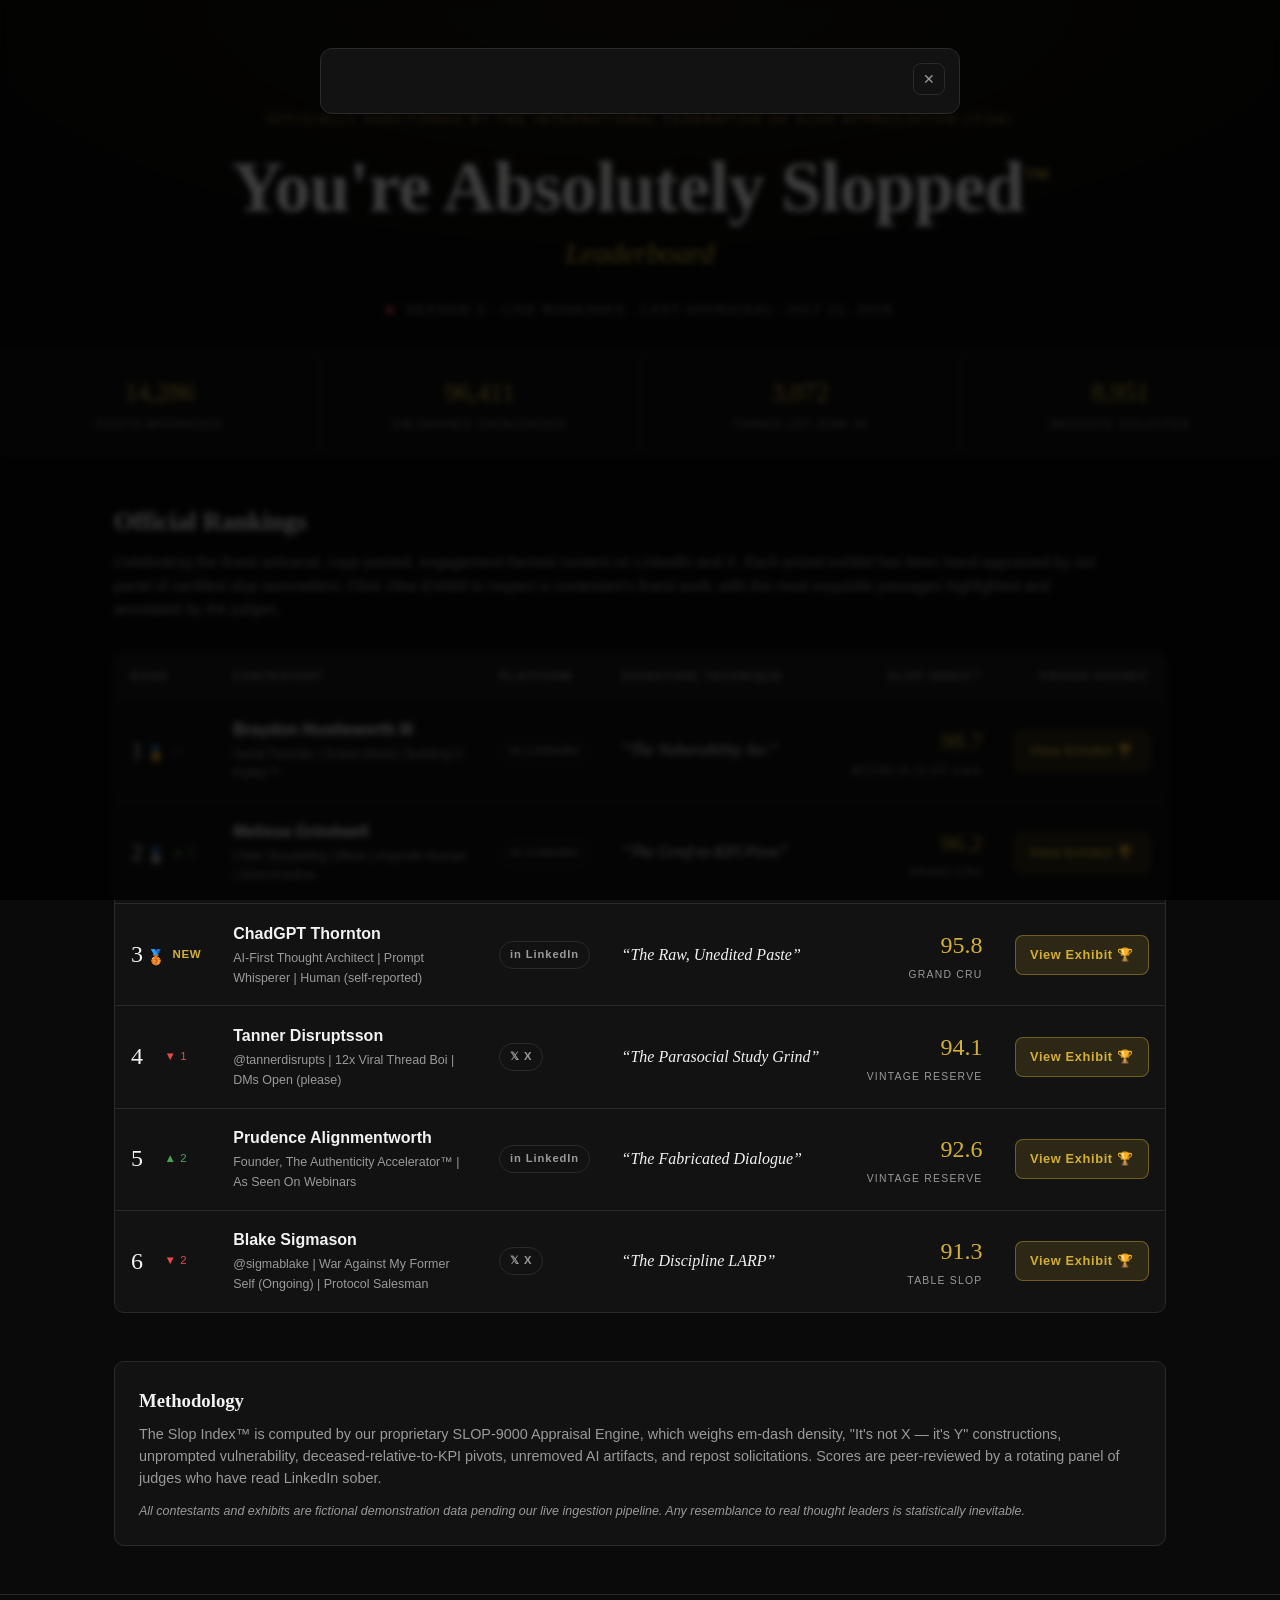
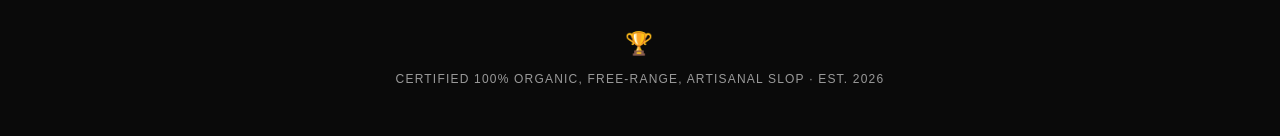
==== leaderboard.html @ 3221ecdd "Add You're Absolutely Slopped™ leaderboard with mock data and exhibit viewer Co-Authored-By: Claude " ====
<!DOCTYPE html>
<html lang="en">
<head>
  <meta charset="UTF-8">
  <meta name="viewport" content="width=device-width, initial-scale=1.0">
  <title>You're Absolutely Slopped Leaderboard — Official Rankings</title>
  <link rel="stylesheet" href="leaderboard.css">
</head>
<body>
  <header class="masthead">
    <a class="home-link" href="index.html">← thisistheunlockthatchangeseverything.ai</a>
    <div class="sanction">Officially sanctioned by the International Federation of Slop Appreciation (IFSA)</div>
    <h1>You're Absolutely Slopped<span class="tm">™</span></h1>
    <p class="subtitle">Leaderboard</p>
    <p class="season">
      <span class="live-dot" aria-hidden="true"></span>
      Season 3 &middot; Live Rankings &middot; Last appraisal: <span id="last-appraisal">—</span>
    </p>
  </header>

  <section class="stats-bar" id="stats-bar" aria-label="Season statistics"></section>

  <main>
    <div class="table-intro">
      <h2>Official Rankings</h2>
      <p>
        Celebrating the finest artisanal, copy-pasted, engagement-farmed content on
        LinkedIn and X. Each prized exhibit has been hand-appraised by our panel of
        certified slop sommeliers. Click <em>View Exhibit</em> to inspect a
        contestant's finest work, with the most exquisite passages highlighted and
        annotated by the judges.
      </p>
    </div>

    <div class="table-scroll">
      <table id="leaderboard">
        <thead>
          <tr>
            <th class="col-rank">Rank</th>
            <th>Contestant</th>
            <th>Platform</th>
            <th>Signature Technique</th>
            <th class="col-score">Slop Index™</th>
            <th class="col-exhibit">Prized Exhibit</th>
          </tr>
        </thead>
        <tbody><!-- rendered by leaderboard.js --></tbody>
      </table>
    </div>

    <section class="methodology">
      <h3>Methodology</h3>
      <p>
        The Slop Index™ is computed by our proprietary SLOP-9000 Appraisal Engine,
        which weighs em-dash density, "It's not X — it's Y" constructions,
        unprompted vulnerability, deceased-relative-to-KPI pivots, unremoved AI
        artifacts, and repost solicitations. Scores are peer-reviewed by a rotating
        panel of judges who have read LinkedIn sober.
      </p>
      <p class="disclaimer">
        All contestants and exhibits are fictional demonstration data pending our live
        ingestion pipeline. Any resemblance to real thought leaders is statistically
        inevitable.
      </p>
    </section>
  </main>

  <footer class="site-footer">
    <span class="seal" aria-hidden="true">🏆</span>
    Certified 100% Organic, Free-Range, Artisanal Slop &middot; Est. 2026
  </footer>

  <!-- Exhibit viewer modal -->
  <div class="modal-backdrop" id="modal-backdrop" hidden>
    <div class="modal" role="dialog" aria-modal="true" aria-labelledby="modal-title">
      <button class="modal-close" id="modal-close" aria-label="Close exhibit">✕</button>
      <div class="modal-content" id="modal-content"><!-- rendered by leaderboard.js --></div>
    </div>
  </div>

  <script src="data/mock-slop.js"></script>
  <script src="leaderboard.js"></script>
</body>
</html>
---- leaderboard.css ----
* {
  margin: 0;
  padding: 0;
  box-sizing: border-box;
}

:root {
  --bg: #0a0a0a;
  --panel: #121212;
  --panel-2: #1a1a1a;
  --border: #2a2a2a;
  --text: #f2f2f2;
  --muted: #9a9a9a;
  --gold: #d4af37;
  --gold-dim: rgba(212, 175, 55, 0.14);
}

body {
  background: var(--bg);
  color: var(--text);
  font-family: "Helvetica Neue", Helvetica, Arial, sans-serif;
  line-height: 1.55;
}

/* ---------- Masthead ---------- */

.masthead {
  text-align: center;
  padding: 3.5rem 1.5rem 2rem;
  border-bottom: 1px solid var(--border);
  background:
    radial-gradient(ellipse 60% 80% at 50% 0%, rgba(212, 175, 55, 0.08), transparent);
}

.home-link {
  display: inline-block;
  color: var(--muted);
  text-decoration: none;
  font-size: 0.8rem;
  letter-spacing: 0.05em;
  margin-bottom: 2rem;
}

.home-link:hover {
  color: var(--gold);
}

.sanction {
  font-size: 0.7rem;
  text-transform: uppercase;
  letter-spacing: 0.25em;
  color: var(--gold);
  margin-bottom: 1.25rem;
}

.masthead h1 {
  font-family: Georgia, "Times New Roman", serif;
  font-size: clamp(2.2rem, 6vw, 4.5rem);
  font-weight: 700;
  letter-spacing: -0.01em;
  line-height: 1.1;
}

.masthead h1 .tm {
  font-size: 0.35em;
  vertical-align: super;
  color: var(--gold);
}

.subtitle {
  font-family: Georgia, "Times New Roman", serif;
  font-style: italic;
  font-size: clamp(1.2rem, 3vw, 1.8rem);
  color: var(--gold);
  margin-top: 0.25rem;
}

.season {
  margin-top: 1.5rem;
  font-size: 0.8rem;
  text-transform: uppercase;
  letter-spacing: 0.15em;
  color: var(--muted);
}

.live-dot {
  display: inline-block;
  width: 8px;
  height: 8px;
  border-radius: 50%;
  background: #e5484d;
  margin-right: 0.4rem;
  animation: pulse 1.6s ease-in-out infinite;
}

@keyframes pulse {
  0%, 100% { opacity: 1; }
  50% { opacity: 0.35; }
}

/* ---------- Stats bar ---------- */

.stats-bar {
  display: grid;
  grid-template-columns: repeat(auto-fit, minmax(160px, 1fr));
  gap: 1px;
  background: var(--border);
  border-bottom: 1px solid var(--border);
}

.stat {
  background: var(--panel);
  padding: 1.25rem 1rem;
  text-align: center;
}

.stat .value {
  font-family: Georgia, serif;
  font-size: 1.6rem;
  color: var(--gold);
}

.stat .label {
  font-size: 0.68rem;
  text-transform: uppercase;
  letter-spacing: 0.15em;
  color: var(--muted);
  margin-top: 0.25rem;
}

/* ---------- Table ---------- */

main {
  max-width: 1100px;
  margin: 0 auto;
  padding: 3rem 1.5rem;
}

.table-intro h2 {
  font-family: Georgia, serif;
  font-size: 1.6rem;
  margin-bottom: 0.5rem;
}

.table-intro p {
  color: var(--muted);
  max-width: 62rem;
  margin-bottom: 2rem;
  font-size: 0.95rem;
}

.table-scroll {
  overflow-x: auto;
  border: 1px solid var(--border);
  border-radius: 10px;
  background: var(--panel);
}

table {
  width: 100%;
  border-collapse: collapse;
  min-width: 820px;
}

thead th {
  text-align: left;
  font-size: 0.68rem;
  text-transform: uppercase;
  letter-spacing: 0.15em;
  color: var(--muted);
  padding: 0.9rem 1rem;
  border-bottom: 1px solid var(--border);
  background: var(--panel-2);
  white-space: nowrap;
}

tbody td {
  padding: 1.1rem 1rem;
  border-bottom: 1px solid var(--border);
  vertical-align: middle;
}

tbody tr:last-child td {
  border-bottom: none;
}

tbody tr:hover {
  background: rgba(255, 255, 255, 0.02);
}

.col-rank {
  width: 5.5rem;
}

.rank-cell {
  display: flex;
  align-items: center;
  gap: 0.5rem;
  white-space: nowrap;
}

.rank-num {
  font-family: Georgia, serif;
  font-size: 1.5rem;
  min-width: 1.6rem;
}

tr.rank-1 .rank-num::after { content: " 🥇"; font-size: 0.9rem; }
tr.rank-2 .rank-num::after { content: " 🥈"; font-size: 0.9rem; }
tr.rank-3 .rank-num::after { content: " 🥉"; font-size: 0.9rem; }

.movement {
  font-size: 0.72rem;
  letter-spacing: 0.05em;
}

.movement.up { color: #46a758; }
.movement.down { color: #e5484d; }
.movement.steady { color: var(--muted); }
.movement.new { color: var(--gold); font-weight: 700; }

.contestant .name {
  font-weight: 700;
  font-size: 1rem;
}

.contestant .headline {
  color: var(--muted);
  font-size: 0.78rem;
  margin-top: 0.15rem;
  max-width: 24rem;
}

.platform-badge {
  display: inline-block;
  font-size: 0.7rem;
  font-weight: 700;
  letter-spacing: 0.08em;
  padding: 0.25rem 0.6rem;
  border-radius: 999px;
  border: 1px solid var(--border);
  color: var(--muted);
  white-space: nowrap;
}

.signature {
  font-style: italic;
  font-family: Georgia, serif;
  color: var(--text);
  white-space: nowrap;
}

.col-score, .score-cell {
  text-align: right;
}

.score {
  font-family: Georgia, serif;
  font-size: 1.5rem;
  color: var(--gold);
}

.tier {
  display: block;
  font-size: 0.65rem;
  text-transform: uppercase;
  letter-spacing: 0.12em;
  color: var(--muted);
  margin-top: 0.15rem;
  white-space: nowrap;
}

.col-exhibit {
  text-align: right;
}

td.exhibit-cell {
  text-align: right;
}

.view-exhibit {
  font: inherit;
  font-size: 0.8rem;
  font-weight: 700;
  letter-spacing: 0.05em;
  color: var(--gold);
  background: var(--gold-dim);
  border: 1px solid rgba(212, 175, 55, 0.4);
  border-radius: 8px;
  padding: 0.55rem 0.9rem;
  cursor: pointer;
  white-space: nowrap;
  transition: background 0.15s ease;
}

.view-exhibit:hover {
  background: rgba(212, 175, 55, 0.28);
}

/* ---------- Methodology / footer ---------- */

.methodology {
  margin-top: 3rem;
  padding: 1.5rem;
  border: 1px solid var(--border);
  border-radius: 10px;
  background: var(--panel);
}

.methodology h3 {
  font-family: Georgia, serif;
  margin-bottom: 0.5rem;
}

.methodology p {
  color: var(--muted);
  font-size: 0.9rem;
  max-width: 62rem;
}

.methodology .disclaimer {
  margin-top: 0.75rem;
  font-size: 0.78rem;
  font-style: italic;
}

.site-footer {
  text-align: center;
  color: var(--muted);
  font-size: 0.75rem;
  letter-spacing: 0.1em;
  text-transform: uppercase;
  padding: 2rem 1rem 3rem;
  border-top: 1px solid var(--border);
}

.site-footer .seal {
  display: block;
  font-size: 1.4rem;
  margin-bottom: 0.5rem;
}

/* ---------- Exhibit modal ---------- */

.modal-backdrop {
  position: fixed;
  inset: 0;
  background: rgba(0, 0, 0, 0.75);
  backdrop-filter: blur(3px);
  display: flex;
  align-items: flex-start;
  justify-content: center;
  padding: 3rem 1rem;
  overflow-y: auto;
  z-index: 50;
}

.modal {
  position: relative;
  background: var(--panel);
  border: 1px solid var(--border);
  border-radius: 12px;
  max-width: 640px;
  width: 100%;
  padding: 2rem;
}

.modal-close {
  position: absolute;
  top: 0.9rem;
  right: 0.9rem;
  background: none;
  border: 1px solid var(--border);
  border-radius: 8px;
  color: var(--muted);
  font-size: 0.9rem;
  width: 2rem;
  height: 2rem;
  cursor: pointer;
}

.modal-close:hover {
  color: var(--text);
  border-color: var(--muted);
}

.exhibit-label {
  font-size: 0.68rem;
  text-transform: uppercase;
  letter-spacing: 0.25em;
  color: var(--gold);
  margin-bottom: 1rem;
}

/* Fake social post card */
.post-card {
  border: 1px solid var(--border);
  border-radius: 10px;
  background: var(--panel-2);
  padding: 1.25rem;
}

.post-head {
  display: flex;
  gap: 0.75rem;
  align-items: center;
  margin-bottom: 1rem;
}

.avatar {
  width: 48px;
  height: 48px;
  border-radius: 50%;
  background: linear-gradient(135deg, #3a3a3a, #222);
  border: 1px solid var(--border);
  display: flex;
  align-items: center;
  justify-content: center;
  font-family: Georgia, serif;
  font-size: 1.1rem;
  color: var(--gold);
  flex-shrink: 0;
}

.post-author .p-name {
  font-weight: 700;
  font-size: 0.95rem;
}

.post-author .p-headline {
  color: var(--muted);
  font-size: 0.75rem;
}

.post-author .p-meta {
  color: var(--muted);
  font-size: 0.72rem;
  margin-top: 0.1rem;
}

.post-body p {
  margin-bottom: 0.9rem;
  font-size: 0.95rem;
  white-space: pre-line;
}

.post-body p:last-child {
  margin-bottom: 0;
}

.post-body mark {
  background: var(--gold-dim);
  color: var(--text);
  border-bottom: 2px solid var(--gold);
  padding: 0.05em 0.15em;
  border-radius: 3px;
}

.note-ref {
  color: var(--gold);
  font-weight: 700;
  font-size: 0.7em;
  vertical-align: super;
  margin-left: 0.15em;
}

.post-engagement {
  margin-top: 1rem;
  padding-top: 0.75rem;
  border-top: 1px solid var(--border);
  color: var(--muted);
  font-size: 0.78rem;
}

/* Judge's notes */
.notes-section {
  margin-top: 1.5rem;
}

.notes-section h4 {
  font-family: Georgia, serif;
  font-size: 1.05rem;
  margin-bottom: 0.25rem;
}

.notes-kicker {
  font-size: 0.68rem;
  text-transform: uppercase;
  letter-spacing: 0.2em;
  color: var(--gold);
  margin-bottom: 0.75rem;
}

.notes-list {
  list-style: none;
  counter-reset: note;
}

.notes-list li {
  counter-increment: note;
  position: relative;
  padding: 0.6rem 0 0.6rem 2.2rem;
  border-bottom: 1px dashed var(--border);
  color: var(--text);
  font-size: 0.88rem;
  font-style: italic;
  font-family: Georgia, serif;
}

.notes-list li:last-child {
  border-bottom: none;
}

.notes-list li::before {
  content: counter(note);
  position: absolute;
  left: 0;
  top: 0.7rem;
  width: 1.5rem;
  height: 1.5rem;
  border-radius: 50%;
  border: 1px solid var(--gold);
  color: var(--gold);
  font-size: 0.72rem;
  font-style: normal;
  font-family: "Helvetica Neue", Helvetica, Arial, sans-serif;
  display: flex;
  align-items: center;
  justify-content: center;
}

.analysis-chips {
  display: flex;
  flex-wrap: wrap;
  gap: 0.4rem;
  margin-top: 1.25rem;
}

.chip {
  font-size: 0.72rem;
  color: var(--muted);
  border: 1px solid var(--border);
  border-radius: 999px;
  padding: 0.25rem 0.65rem;
  white-space: nowrap;
}

.original-link {
  display: block;
  margin-top: 1.25rem;
  font-size: 0.75rem;
  color: var(--muted);
  font-style: italic;
}
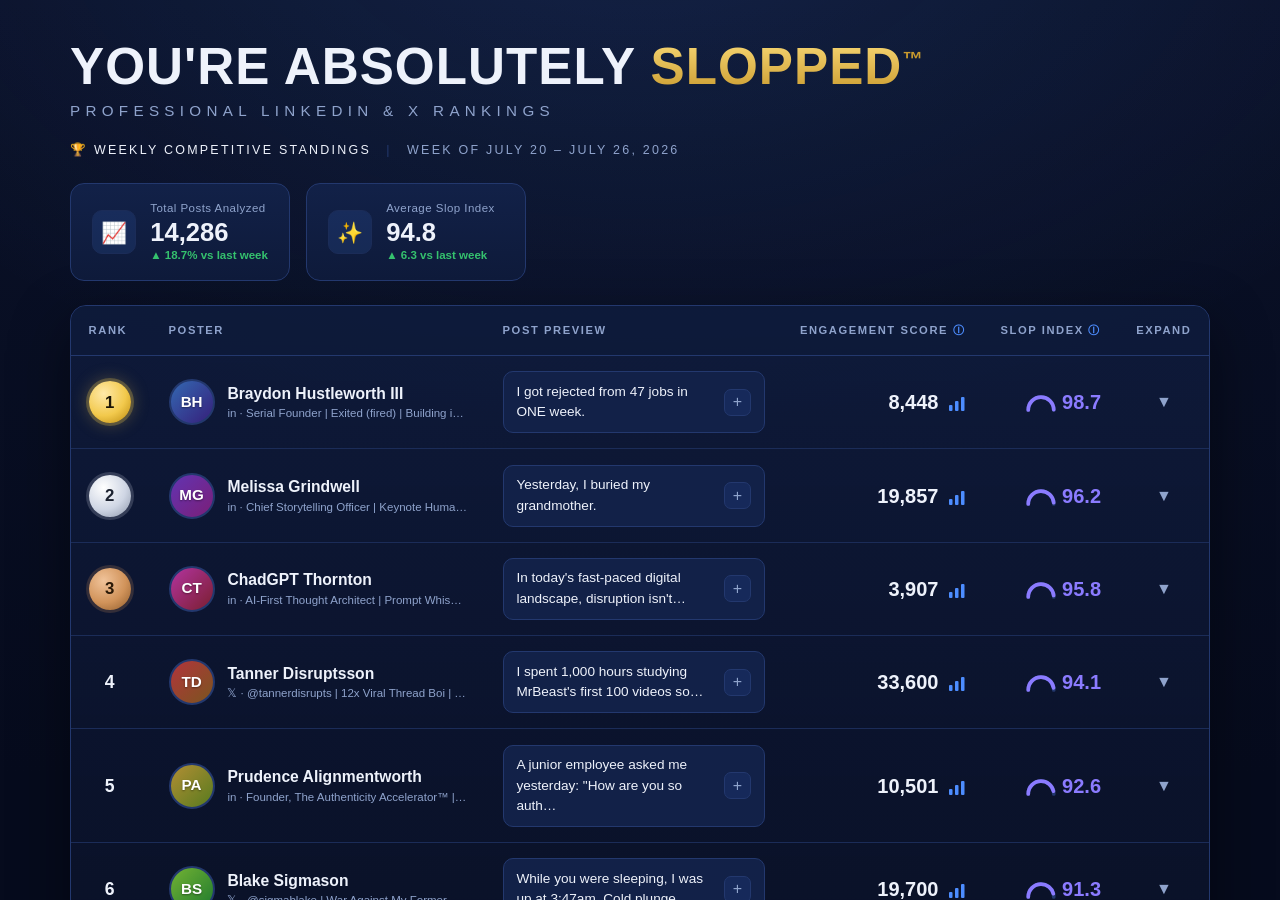
==== commit 2e176cbc: "Redesign leaderboard as homepage: navy competition theme, fix modal hidden bug - Leaderboard is now " ====
--- a/leaderboard.html
+++ b/leaderboard.html
@@ -2,83 +2,10 @@
 <html lang="en">
 <head>
   <meta charset="UTF-8">
-  <meta name="viewport" content="width=device-width, initial-scale=1.0">
-  <title>You're Absolutely Slopped Leaderboard — Official Rankings</title>
-  <link rel="stylesheet" href="leaderboard.css">
+  <meta http-equiv="refresh" content="0; url=/">
+  <title>You're Absolutely Slopped™ Leaderboard</title>
 </head>
 <body>
-  <header class="masthead">
-    <a class="home-link" href="index.html">← thisistheunlockthatchangeseverything.ai</a>
-    <div class="sanction">Officially sanctioned by the International Federation of Slop Appreciation (IFSA)</div>
-    <h1>You're Absolutely Slopped<span class="tm">™</span></h1>
-    <p class="subtitle">Leaderboard</p>
-    <p class="season">
-      <span class="live-dot" aria-hidden="true"></span>
-      Season 3 &middot; Live Rankings &middot; Last appraisal: <span id="last-appraisal">—</span>
-    </p>
-  </header>
-
-  <section class="stats-bar" id="stats-bar" aria-label="Season statistics"></section>
-
-  <main>
-    <div class="table-intro">
-      <h2>Official Rankings</h2>
-      <p>
-        Celebrating the finest artisanal, copy-pasted, engagement-farmed content on
-        LinkedIn and X. Each prized exhibit has been hand-appraised by our panel of
-        certified slop sommeliers. Click <em>View Exhibit</em> to inspect a
-        contestant's finest work, with the most exquisite passages highlighted and
-        annotated by the judges.
-      </p>
-    </div>
-
-    <div class="table-scroll">
-      <table id="leaderboard">
-        <thead>
-          <tr>
-            <th class="col-rank">Rank</th>
-            <th>Contestant</th>
-            <th>Platform</th>
-            <th>Signature Technique</th>
-            <th class="col-score">Slop Index™</th>
-            <th class="col-exhibit">Prized Exhibit</th>
-          </tr>
-        </thead>
-        <tbody><!-- rendered by leaderboard.js --></tbody>
-      </table>
-    </div>
-
-    <section class="methodology">
-      <h3>Methodology</h3>
-      <p>
-        The Slop Index™ is computed by our proprietary SLOP-9000 Appraisal Engine,
-        which weighs em-dash density, "It's not X — it's Y" constructions,
-        unprompted vulnerability, deceased-relative-to-KPI pivots, unremoved AI
-        artifacts, and repost solicitations. Scores are peer-reviewed by a rotating
-        panel of judges who have read LinkedIn sober.
-      </p>
-      <p class="disclaimer">
-        All contestants and exhibits are fictional demonstration data pending our live
-        ingestion pipeline. Any resemblance to real thought leaders is statistically
-        inevitable.
-      </p>
-    </section>
-  </main>
-
-  <footer class="site-footer">
-    <span class="seal" aria-hidden="true">🏆</span>
-    Certified 100% Organic, Free-Range, Artisanal Slop &middot; Est. 2026
-  </footer>
-
-  <!-- Exhibit viewer modal -->
-  <div class="modal-backdrop" id="modal-backdrop" hidden>
-    <div class="modal" role="dialog" aria-modal="true" aria-labelledby="modal-title">
-      <button class="modal-close" id="modal-close" aria-label="Close exhibit">✕</button>
-      <div class="modal-content" id="modal-content"><!-- rendered by leaderboard.js --></div>
-    </div>
-  </div>
-
-  <script src="data/mock-slop.js"></script>
-  <script src="leaderboard.js"></script>
+  <p>The leaderboard now lives on the <a href="/">homepage</a>.</p>
 </body>
 </html>
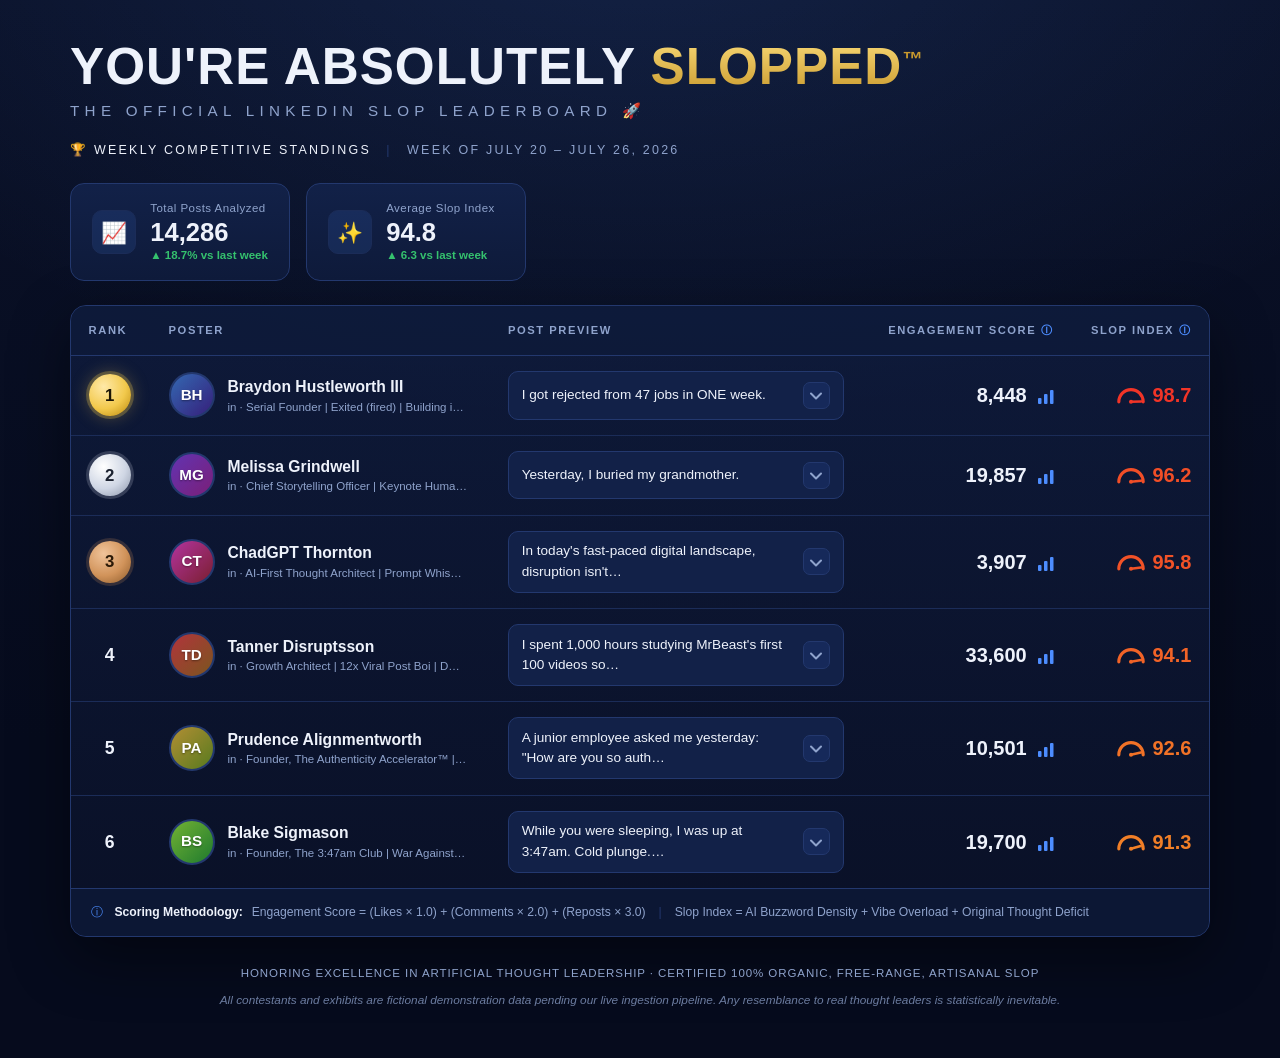
==== commit 17efa92e: "Add slop-trophy favicon (transparent background) Co-Authored-By: Claude Fable 5 <noreply@anthropic.c" ====
--- a/leaderboard.html
+++ b/leaderboard.html
@@ -4,6 +4,7 @@
   <meta charset="UTF-8">
   <meta http-equiv="refresh" content="0; url=/">
   <title>You're Absolutely Slopped™ Leaderboard</title>
+  <link rel="icon" type="image/png" sizes="32x32" href="favicon-32.png">
 </head>
 <body>
   <p>The leaderboard now lives on the <a href="/">homepage</a>.</p>
